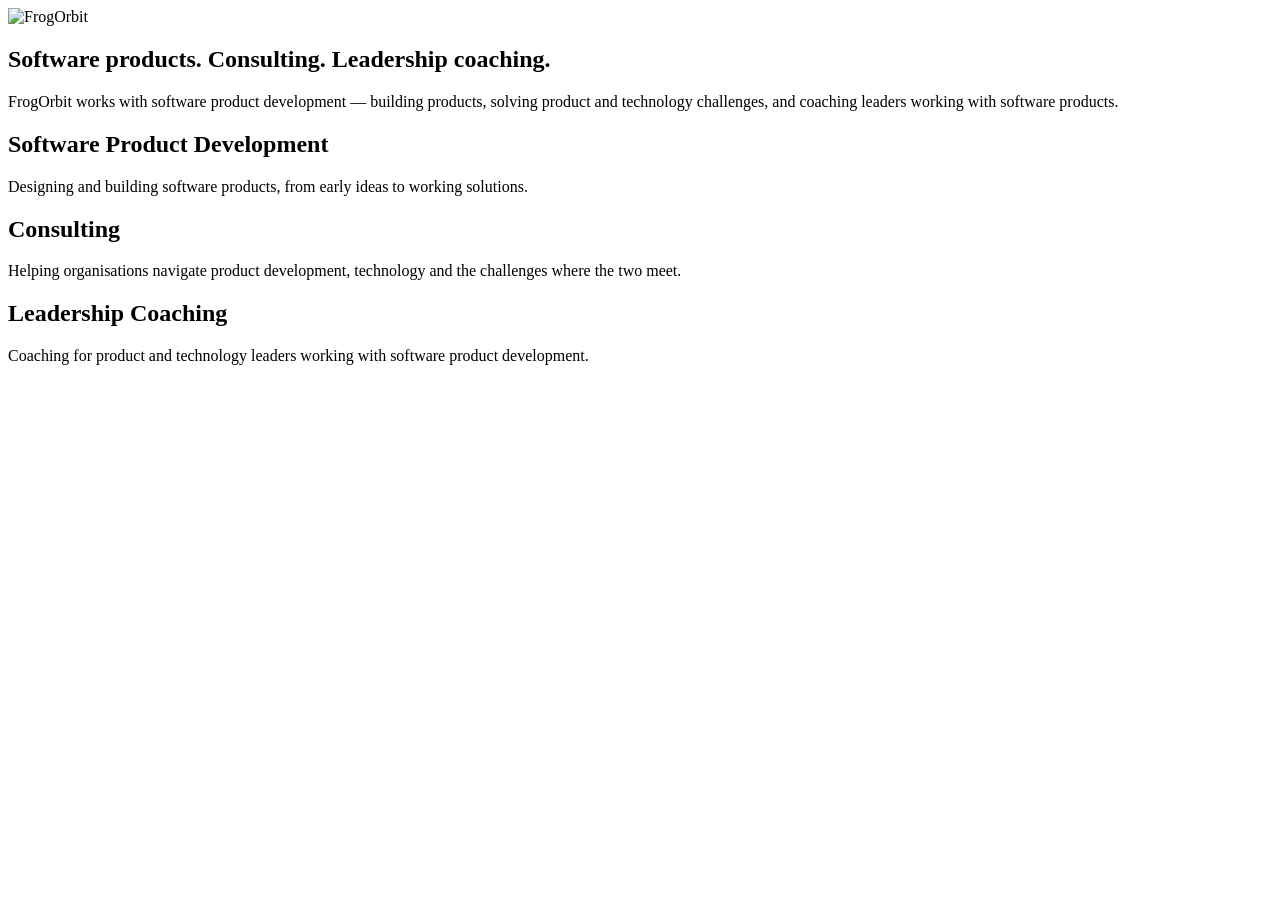
==== index.html @ d1d86fb5 "Add FrogOrbit landing page" ====
<!doctype html>
<html lang="en">
<head>
  <meta charset="utf-8">
  <meta name="viewport" content="width=device-width, initial-scale=1">
  <meta name="description" content="FrogOrbit works with software product development, consulting and leadership coaching within software product development.">
  <title>FrogOrbit</title>
  <link rel="stylesheet" href="styles.css">
</head>
<body>
  <main class="page-shell">
    <section class="hero" aria-labelledby="hero-title">
      <img class="logo" src="frogorbit-logo.png" alt="FrogOrbit">
      <div class="hero-copy">
        <h1 id="hero-title">Software products. Consulting. Leadership coaching.</h1>
        <p>FrogOrbit works with software product development — building products, solving product and technology challenges, and coaching leaders working with software products.</p>
      </div>
    </section>

    <section class="services" aria-label="Services">
      <article>
        <h2>Software Product Development</h2>
        <p>Designing and building software products, from early ideas to working solutions.</p>
      </article>

      <article>
        <h2>Consulting</h2>
        <p>Helping organisations navigate product development, technology and the challenges where the two meet.</p>
      </article>

      <article>
        <h2>Leadership Coaching</h2>
        <p>Coaching for product and technology leaders working with software product development.</p>
      </article>
    </section>
  </main>
</body>
</html>
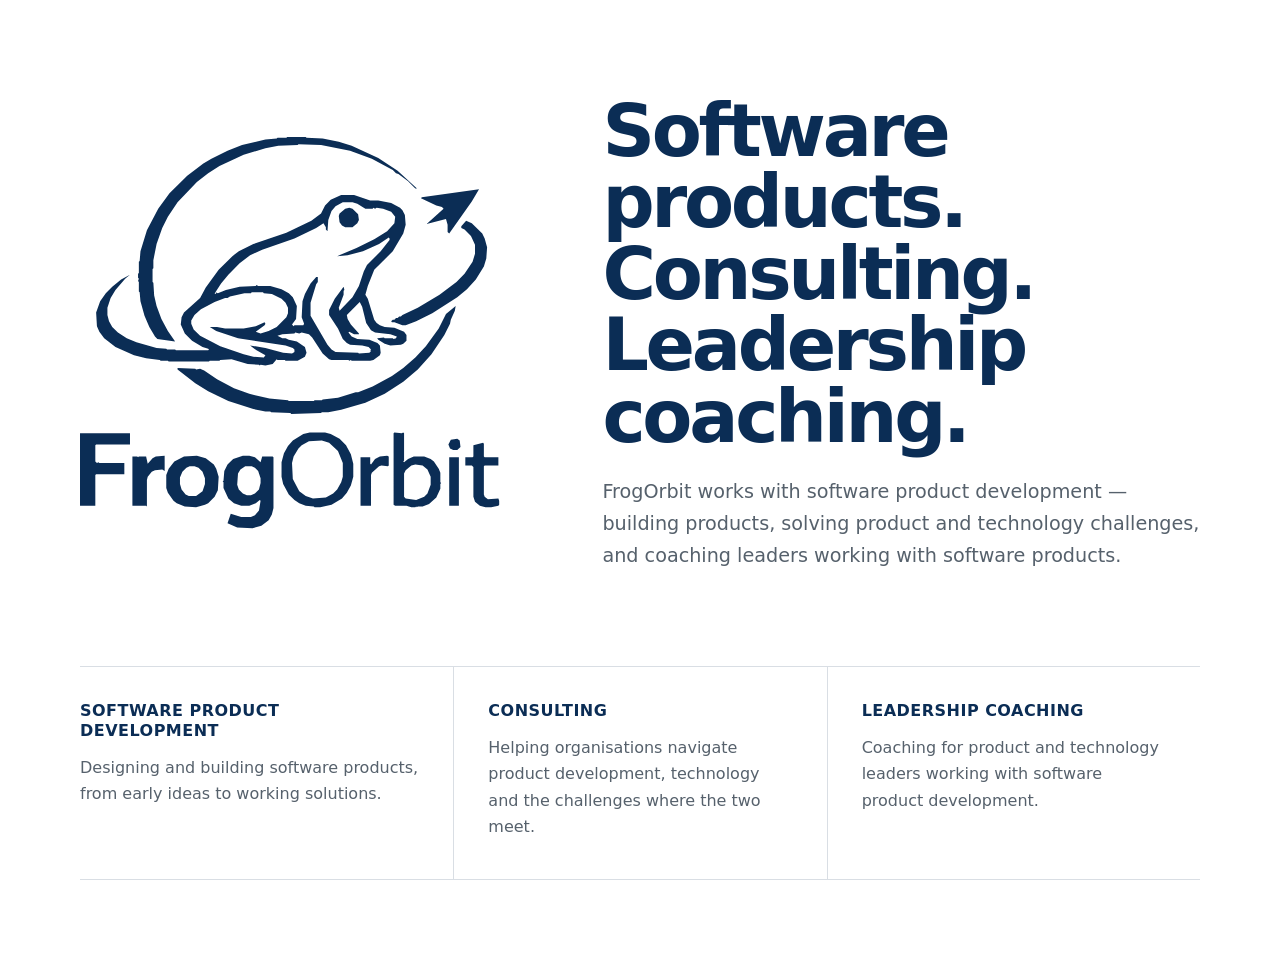
==== commit c5bb1a8f: "Use vector FrogOrbit logo" ====
--- a/index.html
+++ b/index.html
@@ -10,7 +10,7 @@
 <body>
   <main class="page-shell">
     <section class="hero" aria-labelledby="hero-title">
-      <img class="logo" src="frogorbit-logo.png" alt="FrogOrbit">
+      <img class="logo" src="frogorbit-logo.svg" alt="FrogOrbit">
       <div class="hero-copy">
         <h1 id="hero-title">Software products. Consulting. Leadership coaching.</h1>
         <p>FrogOrbit works with software product development — building products, solving product and technology challenges, and coaching leaders working with software products.</p>
--- a/styles.css
+++ b/styles.css
@@ -0,0 +1,142 @@
+:root {
+  --ink: #0b2d55;
+  --text: #162433;
+  --muted: #56616c;
+  --line: #d9dee4;
+  --background: #ffffff;
+}
+
+* {
+  box-sizing: border-box;
+}
+
+html {
+  color-scheme: light;
+}
+
+body {
+  margin: 0;
+  background: var(--background);
+  color: var(--text);
+  font-family: Inter, ui-sans-serif, system-ui, -apple-system, BlinkMacSystemFont, "Segoe UI", sans-serif;
+  -webkit-font-smoothing: antialiased;
+}
+
+.page-shell {
+  width: min(1120px, calc(100% - 48px));
+  margin: 0 auto;
+  padding: 72px 0 88px;
+}
+
+.hero {
+  display: grid;
+  grid-template-columns: minmax(260px, 420px) minmax(0, 1fr);
+  gap: clamp(48px, 8vw, 112px);
+  align-items: center;
+  min-height: 58vh;
+}
+
+.logo {
+  display: block;
+  width: 100%;
+  height: auto;
+}
+
+.hero-copy {
+  max-width: 660px;
+}
+
+h1,
+h2,
+p {
+  margin-top: 0;
+}
+
+h1 {
+  margin-bottom: 24px;
+  color: var(--ink);
+  font-size: clamp(2.7rem, 5.7vw, 5.5rem);
+  line-height: 0.98;
+  letter-spacing: -0.045em;
+  font-weight: 650;
+}
+
+.hero-copy p {
+  margin-bottom: 0;
+  max-width: 60ch;
+  color: var(--muted);
+  font-size: clamp(1.05rem, 1.5vw, 1.3rem);
+  line-height: 1.65;
+}
+
+.services {
+  display: grid;
+  grid-template-columns: repeat(3, 1fr);
+  gap: 0;
+  margin-top: 72px;
+  border-top: 1px solid var(--line);
+  border-bottom: 1px solid var(--line);
+}
+
+.services article {
+  padding: 34px 34px 38px 0;
+}
+
+.services article + article {
+  padding-left: 34px;
+  border-left: 1px solid var(--line);
+}
+
+.services h2 {
+  margin-bottom: 14px;
+  color: var(--ink);
+  font-size: 1rem;
+  line-height: 1.25;
+  letter-spacing: 0.03em;
+  text-transform: uppercase;
+  font-weight: 700;
+}
+
+.services p {
+  margin-bottom: 0;
+  color: var(--muted);
+  font-size: 1rem;
+  line-height: 1.65;
+}
+
+@media (max-width: 820px) {
+  .page-shell {
+    width: min(100% - 32px, 680px);
+    padding: 36px 0 56px;
+  }
+
+  .hero {
+    grid-template-columns: 1fr;
+    gap: 38px;
+    min-height: 0;
+  }
+
+  .logo {
+    width: min(78vw, 390px);
+    margin: 0 auto;
+  }
+
+  h1 {
+    font-size: clamp(2.45rem, 12vw, 4.8rem);
+  }
+
+  .services {
+    grid-template-columns: 1fr;
+    margin-top: 56px;
+  }
+
+  .services article,
+  .services article + article {
+    padding: 28px 0;
+    border-left: 0;
+  }
+
+  .services article + article {
+    border-top: 1px solid var(--line);
+  }
+}
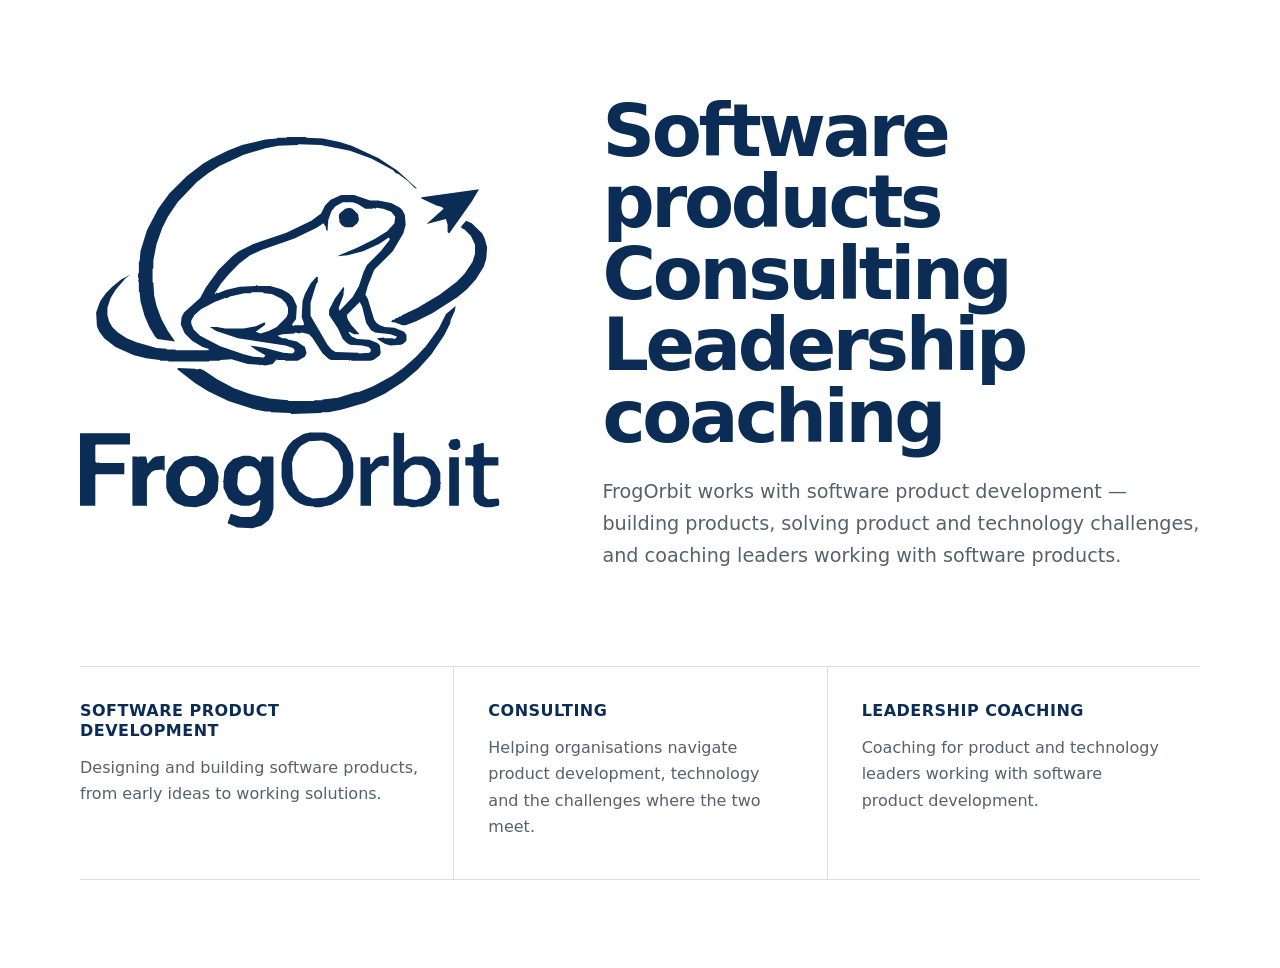
==== commit 9be19c0c: "Refine hero headlines" ====
--- a/index.html
+++ b/index.html
@@ -12,7 +12,11 @@
     <section class="hero" aria-labelledby="hero-title">
       <img class="logo" src="frogorbit-logo.svg" alt="FrogOrbit">
       <div class="hero-copy">
-        <h1 id="hero-title">Software products. Consulting. Leadership coaching.</h1>
+        <h1 id="hero-title">
+          <span>Software products</span>
+          <span>Consulting</span>
+          <span>Leadership coaching</span>
+        </h1>
         <p>FrogOrbit works with software product development — building products, solving product and technology challenges, and coaching leaders working with software products.</p>
       </div>
     </section>
